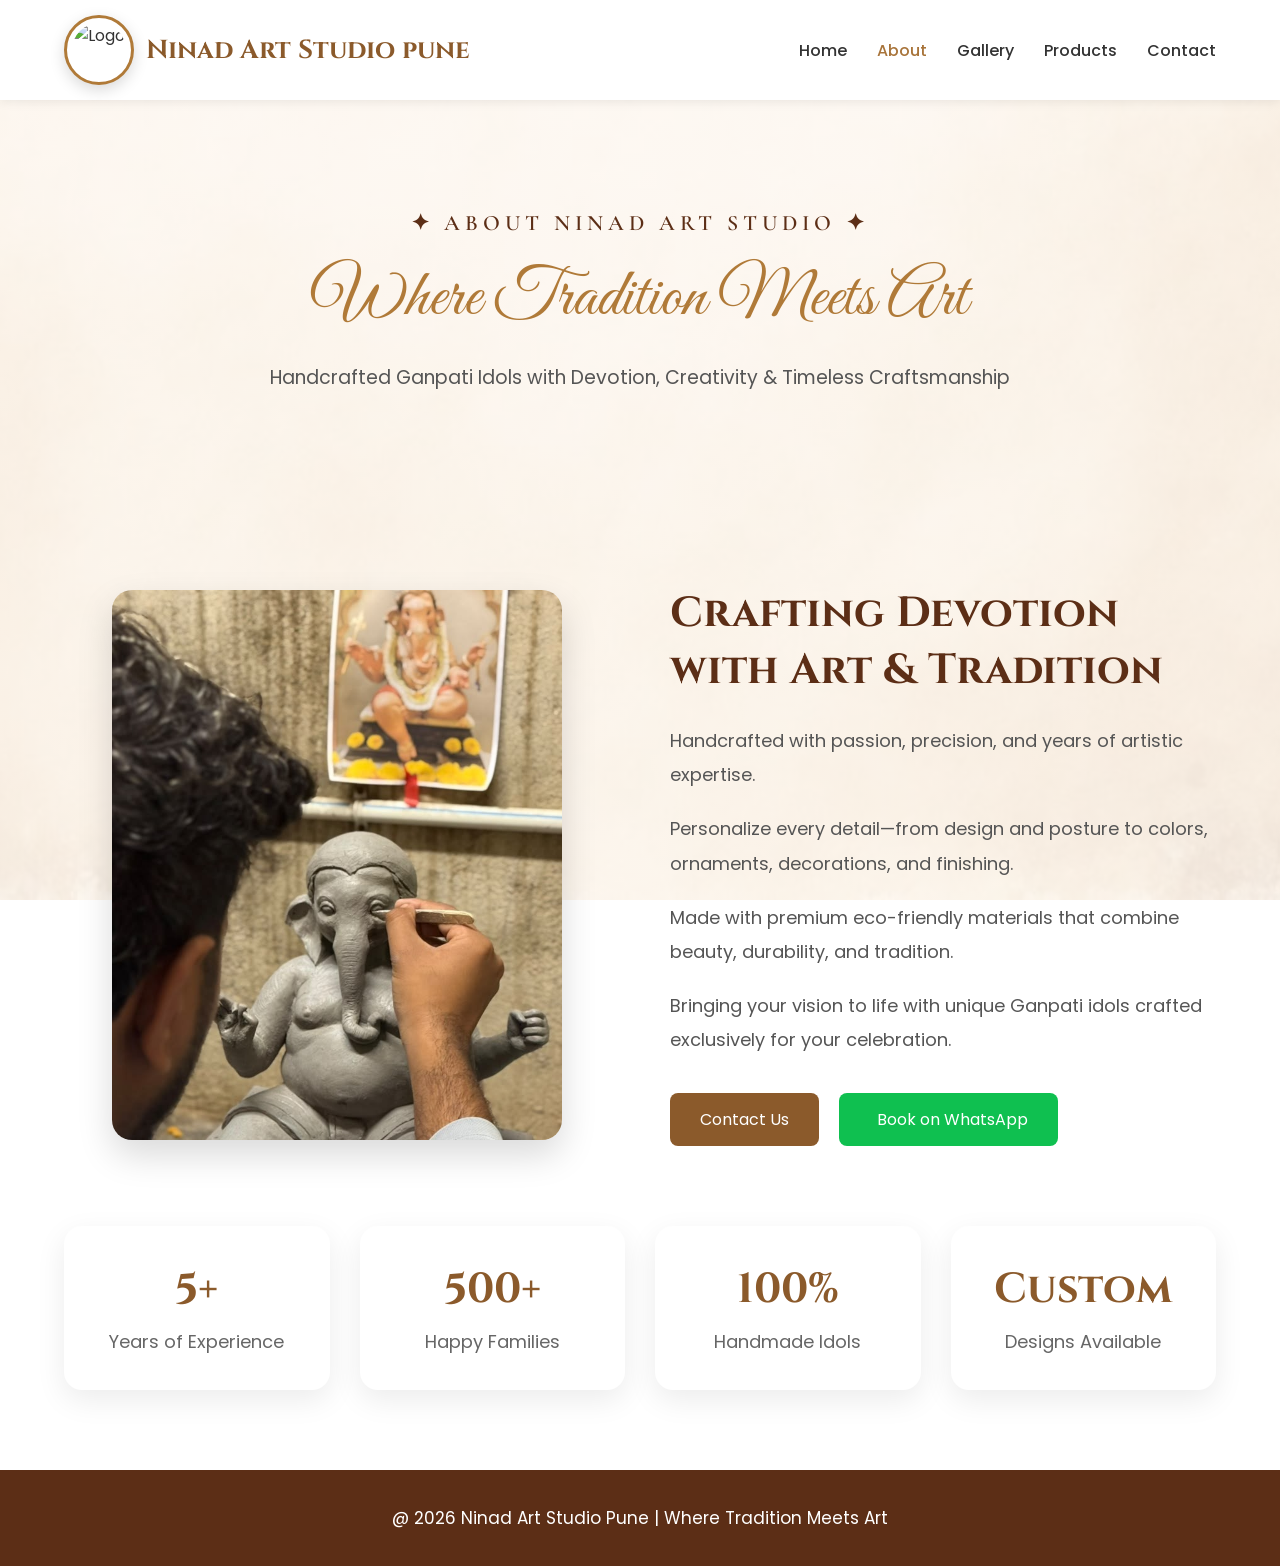
==== about.html @ f3a84b20 "Initial website upload Added complete Ninad Art Studio website." ====
<!DOCTYPE html>
<html lang="en">
<head>
    <meta charset="UTF-8">
    <meta name="viewport" content="width=device-width, initial-scale=1.0">
    <title>About Us | Ninad Art</title>

    <link rel="stylesheet" href="css/about.css">

    <!-- Google Font -->
    <link href="https://fonts.googleapis.com/css2?family=Cinzel:wght@400;500;600;700;800;900&family=Cormorant+Garamond:wght@500;600&family=Great+Vibes&family=Poppins:wght@300;400;500;600&display=swap" rel="stylesheet">
</head>
<body>
    <header>

    <nav class="navbar">

        <div class="logo">

            <img src="images/logo.png" alt="Logo">

            <h2>Ninad Art Studio pune </h2>

        </div>

        <ul class="nav-links">

    <li><a href="index.html">Home</a></li>
    <li><a href="about.html" class="active">About</a></li>
    <li><a href="gallery.html">Gallery</a></li>
    <li><a href="collections.html">Products</a></li>
    <li><a href="contact.html">Contact</a></li>

        </ul>

    </nav>

</header>

<!-- Hero Section -->
<section class="about-hero">

    <div class="overlay">

        <span class="about-tag">
            ✦ ABOUT NINAD ART STUDIO ✦
        </span>

        <h1>
            Where Tradition Meets Art
        </h1>

        <p class="about-subtitle">
            Handcrafted Ganpati Idols with Devotion, Creativity & Timeless Craftsmanship
        </p>

    </div>

</section>

<!-- About Section -->
<section class="about-section">

    <div class="about-image">
        <img src="images/about.jpg" alt="Travel India">
    </div>

    <div class="about-content">

    <h2>Crafting Devotion with Art & Tradition</h2>

    

    <!-- ADD THIS HERE -->
    <div class="about-list">

    <p><i class="fa-solid fa-star"></i> Handcrafted with passion, precision, and years of artistic expertise.</p>

    <p><i class="fa-solid fa-star"></i> Personalize every detail—from design and posture to colors, ornaments, decorations, and finishing.</p>

    <p><i class="fa-solid fa-star"></i> Made with premium eco-friendly materials that combine beauty, durability, and tradition.</p>

    <p><i class="fa-solid fa-star"></i> Bringing your vision to life with unique Ganpati idols crafted exclusively for your celebration.</p>

</div>

    <div class="about-buttons">

    <a href="contact.html" class="btn">
        Contact Us
    </a>

    <a href="https://wa.me/8459404904" class="btn-whatsapp" target="_blank">
        <i class="fab fa-whatsapp"></i> Book on WhatsApp
    </a>

</div>
</div>

</section>

<!-- Statistics -->
<section class="stats">

    <div class="box">
        <h2>5+</h2>
        <p>Years of Experience</p>
    </div>

    <div class="box">
        <h2>500+</h2>
        <p>Happy Families</p>
    </div>

    <div class="box">
        <h2>100%</h2>
        <p>Handmade Idols</p>
    </div>

    <div class="box">
        <h2>Custom</h2>
        <p>Designs Available</p>
    </div>

</section>



<!-- Footer -->
<footer>

<p>@ 2026 Ninad Art Studio Pune | Where Tradition Meets Art</p>

</footer>
<script src="js/script.js"></script>


</body>
</html>
---- css/about.css ----
/* ===========================
        RESET
=========================== */

*{
    margin:0;
    padding:0;
    box-sizing:border-box;
}

body{

    font-family:'Poppins',sans-serif;

    background-image:
    linear-gradient(
    rgba(255,250,245,0.82),
    rgba(255,250,245,0.82)),
    url("../images/hero-bg.jpg");

    background-size:cover;

    background-position:center;

    background-repeat:no-repeat;

    background-attachment:fixed;

    color:#333;

}header{
    width:100%;
    background:#fff;
    position:sticky;
    top:0;
    z-index:1000;
    box-shadow:0 2px 10px rgba(0,0,0,0.08);
}

.navbar{
    width:90%;
    margin:auto;
    display:flex;
    justify-content:space-between;
    align-items:center;
    padding:15px 0;
}

.logo{
    display:flex;
    align-items:center;
    gap:12px;
}

.logo img{

    width:70px;
    height:70px;

    border-radius:50%;

    object-fit:cover;

    background:#ffffff;

    border:3px solid #B07A38;

    padding:5px;

    box-shadow:0 5px 15px rgba(0,0,0,0.15);

}

.logo h2{
    font-family:'Cinzel',serif;
    color:#8B5A2B;
    font-size:26px;
}

.nav-links{
    list-style:none;
    display:flex;
    gap:30px;
}

.nav-links a{
    text-decoration:none;
    color:#333;
    font-weight:500;
    transition:.3s;
}

.nav-links a:hover,
.nav-links .active{
    color:#A8743A;
}


/* ===========================
        HERO
=========================== */

.about-hero{
    min-height:45vh;
    display:flex;
    justify-content:center;
    align-items:center;
    text-align:center;
    padding:80px 10%;
}

.about-tag{
    display:block;
    font-family:'Cormorant Garamond', serif;
    font-size:22px;
    letter-spacing:5px;
    color:#5C2E16;
    text-transform:uppercase;
    margin-bottom:20px;
    font-weight:600;
}

.about-hero h1{
    font-family:'Great Vibes', cursive;
    font-size:68px;
    font-weight:400;
    color:#B07A38;
    margin-bottom:20px;
}

.about-subtitle{
    font-family:'Poppins', sans-serif;
    font-size:19px;
    color:#555;
    max-width:750px;
    margin:auto;
    line-height:1.8;
}
/* ===========================
        ABOUT SECTION
=========================== */

.about-section{

    width:90%;

    margin:80px auto;

    display:flex;

    align-items:center;

    justify-content:space-between;

    gap:60px;

    flex-wrap:wrap;

}

.about-image{

    flex:1;
    display:flex;
    justify-content:center;
    align-items:center;

}

.about-image img{

    width:100%;
    max-width:450px;      /* Reduce image size */
    height:550px;         /* Fixed height */
    object-fit:cover;
    border-radius:20px;
    box-shadow:0 15px 35px rgba(0,0,0,.15);

}

.about-content{

    flex:1;

}

.about-content h2{

    font-family:'Cinzel',serif;

    color:#5C2E16;

    font-size:42px;

    margin-bottom:25px;

}

.about-content p{

    font-size:18px;

    line-height:1.9;

    color:#555;

    margin-bottom:20px;

}

.btn{

    display:inline-block;

    background:#8B5A2B;

    color:#fff;

    text-decoration:none;

    padding:14px 35px;

    border-radius:8px;

    transition:.3s;

}

.btn:hover{

    background:#A8743A;

}

/* ===========================
        STATISTICS
=========================== */

.stats{

    width:90%;

    margin:80px auto;

    display:grid;

    grid-template-columns:repeat(auto-fit,minmax(220px,1fr));

    gap:30px;

}

.stats .box{

    background:#fff;

    text-align:center;

    padding:35px;

    border-radius:18px;

    box-shadow:0 10px 30px rgba(0,0,0,.08);

    transition:.3s;

}

.stats .box:hover{

    transform:translateY(-8px);

}

.stats h2{

    font-family:'Cinzel',serif;

    color:#8B5A2B;

    font-size:42px;

    margin-bottom:10px;

}

.stats p{

    color:#666;

    font-size:18px;

}

/* ===========================
        WHY CHOOSE US
=========================== */

.why-us{

    width:90%;

    margin:90px auto;

    text-align:center;

}

.why-us h2{

    font-family:'Cinzel',serif;

    color:#5C2E16;

    font-size:42px;

    margin-bottom:50px;

}

.cards{

    display:grid;

    grid-template-columns:repeat(auto-fit,minmax(280px,1fr));

    gap:30px;

}

.card{

    background:#fff;

    padding:35px;

    border-radius:18px;

    box-shadow:0 10px 30px rgba(0,0,0,.08);

    transition:.3s;

}

.card:hover{

    transform:translateY(-10px);

}

.card h3{

    color:#8B5A2B;

    margin-bottom:15px;

    font-size:24px;

}

.card p{

    color:#666;

    line-height:1.8;

}

/* ===========================
        FOOTER
=========================== */

footer{

    background:#5C2E16;

    color:#fff;

    text-align:center;

    padding:35px;

    margin-top:80px;

}

footer p{

    font-size:17px;

}

/* ===========================
        RESPONSIVE
=========================== */

@media(max-width:768px){

    .overlay h1{

        font-size:42px;

    }

    .overlay p{

        font-size:32px;

    }

    .about-section{

        flex-direction:column;

    }

    .about-content{

        text-align:center;

    }

}
/* Buttons */

.about-buttons{
    display:flex;
    gap:20px;
    margin-top:35px;
    flex-wrap:wrap;
}

.btn{
    background:#8B5A2B;
    color:#fff;
    text-decoration:none;
    padding:14px 30px;
    border-radius:8px;
    font-family:'Poppins',sans-serif;
    transition:.3s;
}

.btn:hover{
    background:#A8743A;
}

.btn-whatsapp{
    background:#0fc050;
    color:#fff;
    text-decoration:none;
    padding:14px 30px;
    border-radius:8px;
    font-family:'Poppins',sans-serif;
    transition:.3s;
}

.btn-whatsapp:hover{
    background:#1DA851;
}

.btn-whatsapp i{
    margin-right:8px;
}
.cta{

    opacity:0;

    transform:translateY(60px);

    transition:1s ease;

}

.show{

    opacity:1;

    transform:translateY(0);

}
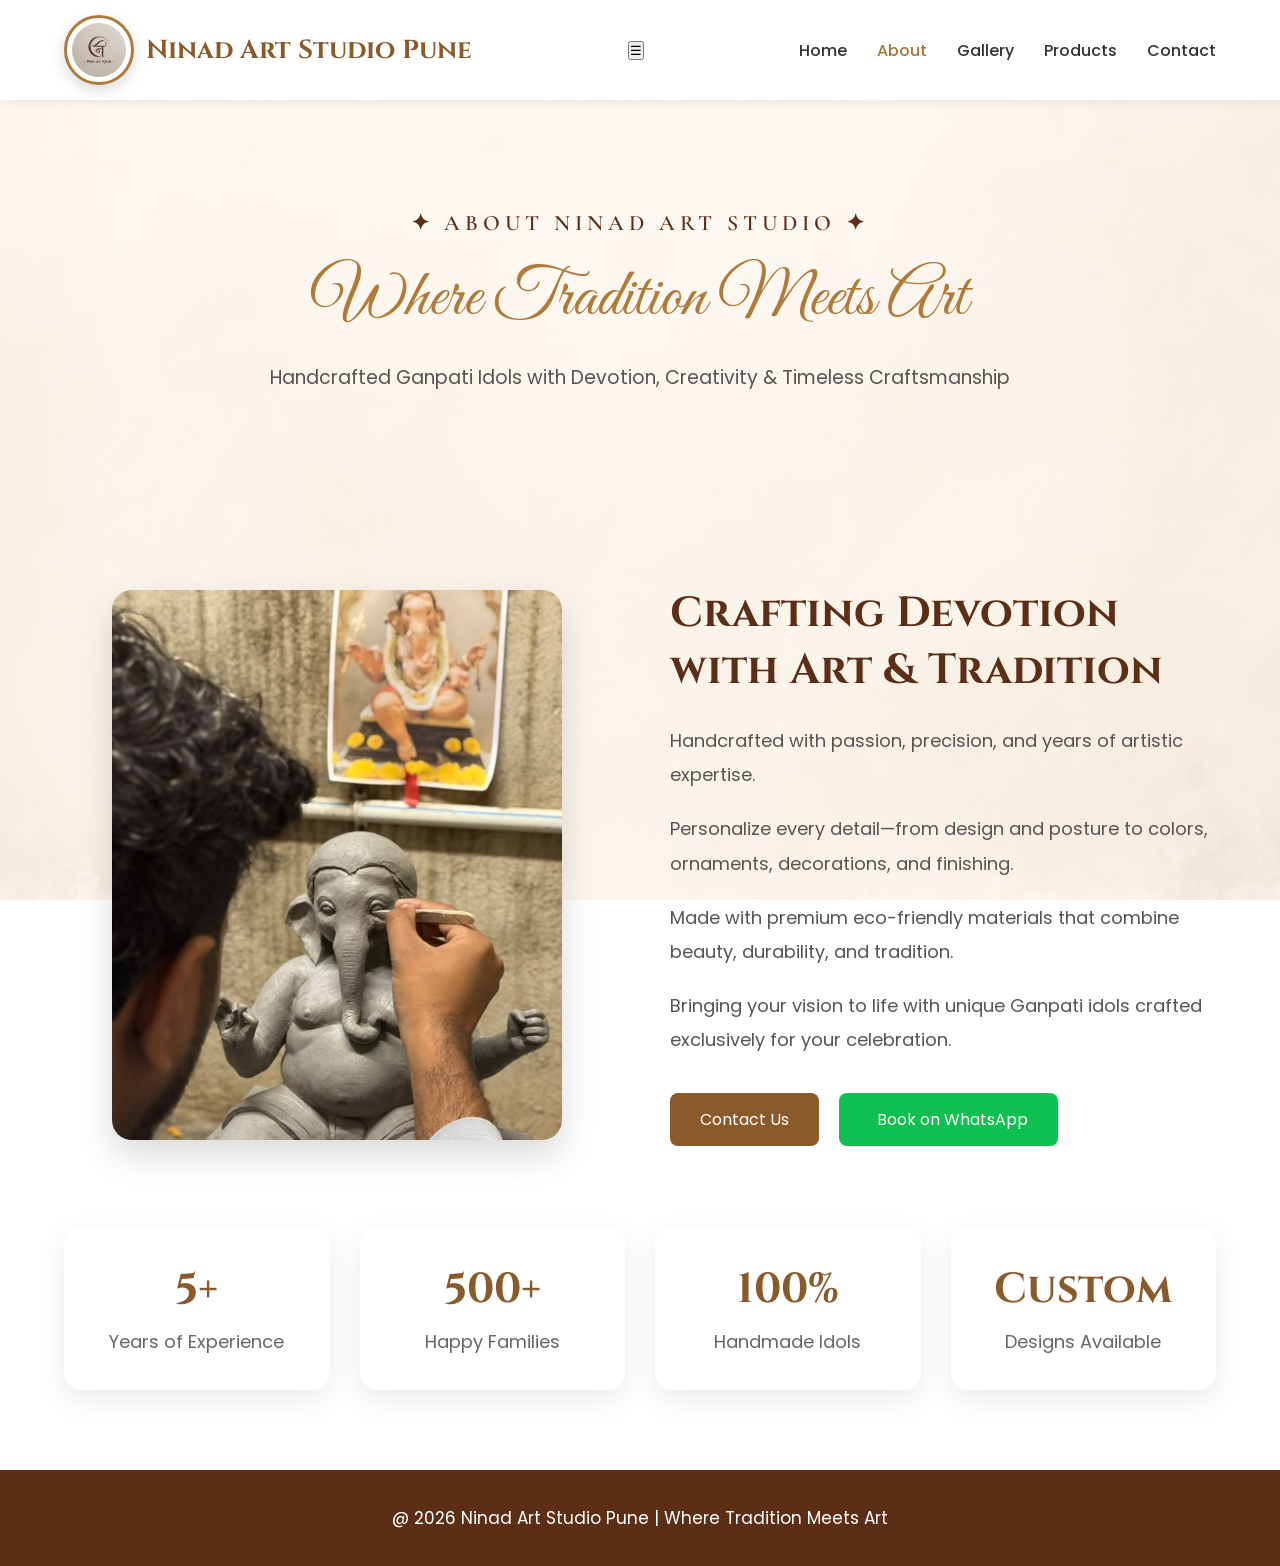
==== commit e5e6ce92: "fix navigation bar" ====
--- a/about.html
+++ b/about.html
@@ -15,28 +15,25 @@
 
     <nav class="navbar">
 
-        <div class="logo">
+    <div class="logo">
+        <img src="images/logo.jpg" alt="Logo">
+        <h2>Ninad Art Studio Pune</h2>
+    </div>
 
-            <img src="images/logo.png" alt="Logo">
+    <!-- Hamburger button -->
+    <button class="menu-toggle" onclick="toggleMenu()">☰</button>
 
-            <h2>Ninad Art Studio pune </h2>
+    <ul class="nav-links" id="navLinks">
+        <li><a href="index.html">Home</a></li>
+        <li><a href="about.html">About</a></li>
+        <li><a href="gallery.html">Gallery</a></li>
+        <li><a href="collections.html">Products</a></li>
+        <li><a href="contact.html">Contact</a></li>
+    </ul>
 
-        </div>
-
-        <ul class="nav-links">
-
-    <li><a href="index.html">Home</a></li>
-    <li><a href="about.html" class="active">About</a></li>
-    <li><a href="gallery.html">Gallery</a></li>
-    <li><a href="collections.html">Products</a></li>
-    <li><a href="contact.html">Contact</a></li>
-
-        </ul>
-
-    </nav>
+</nav>
 
 </header>
-
 <!-- Hero Section -->
 <section class="about-hero">
 
@@ -62,7 +59,7 @@
 <section class="about-section">
 
     <div class="about-image">
-        <img src="images/about.jpg" alt="Travel India">
+        <img src="images/about.jpg" alt="Logo">
     </div>
 
     <div class="about-content">
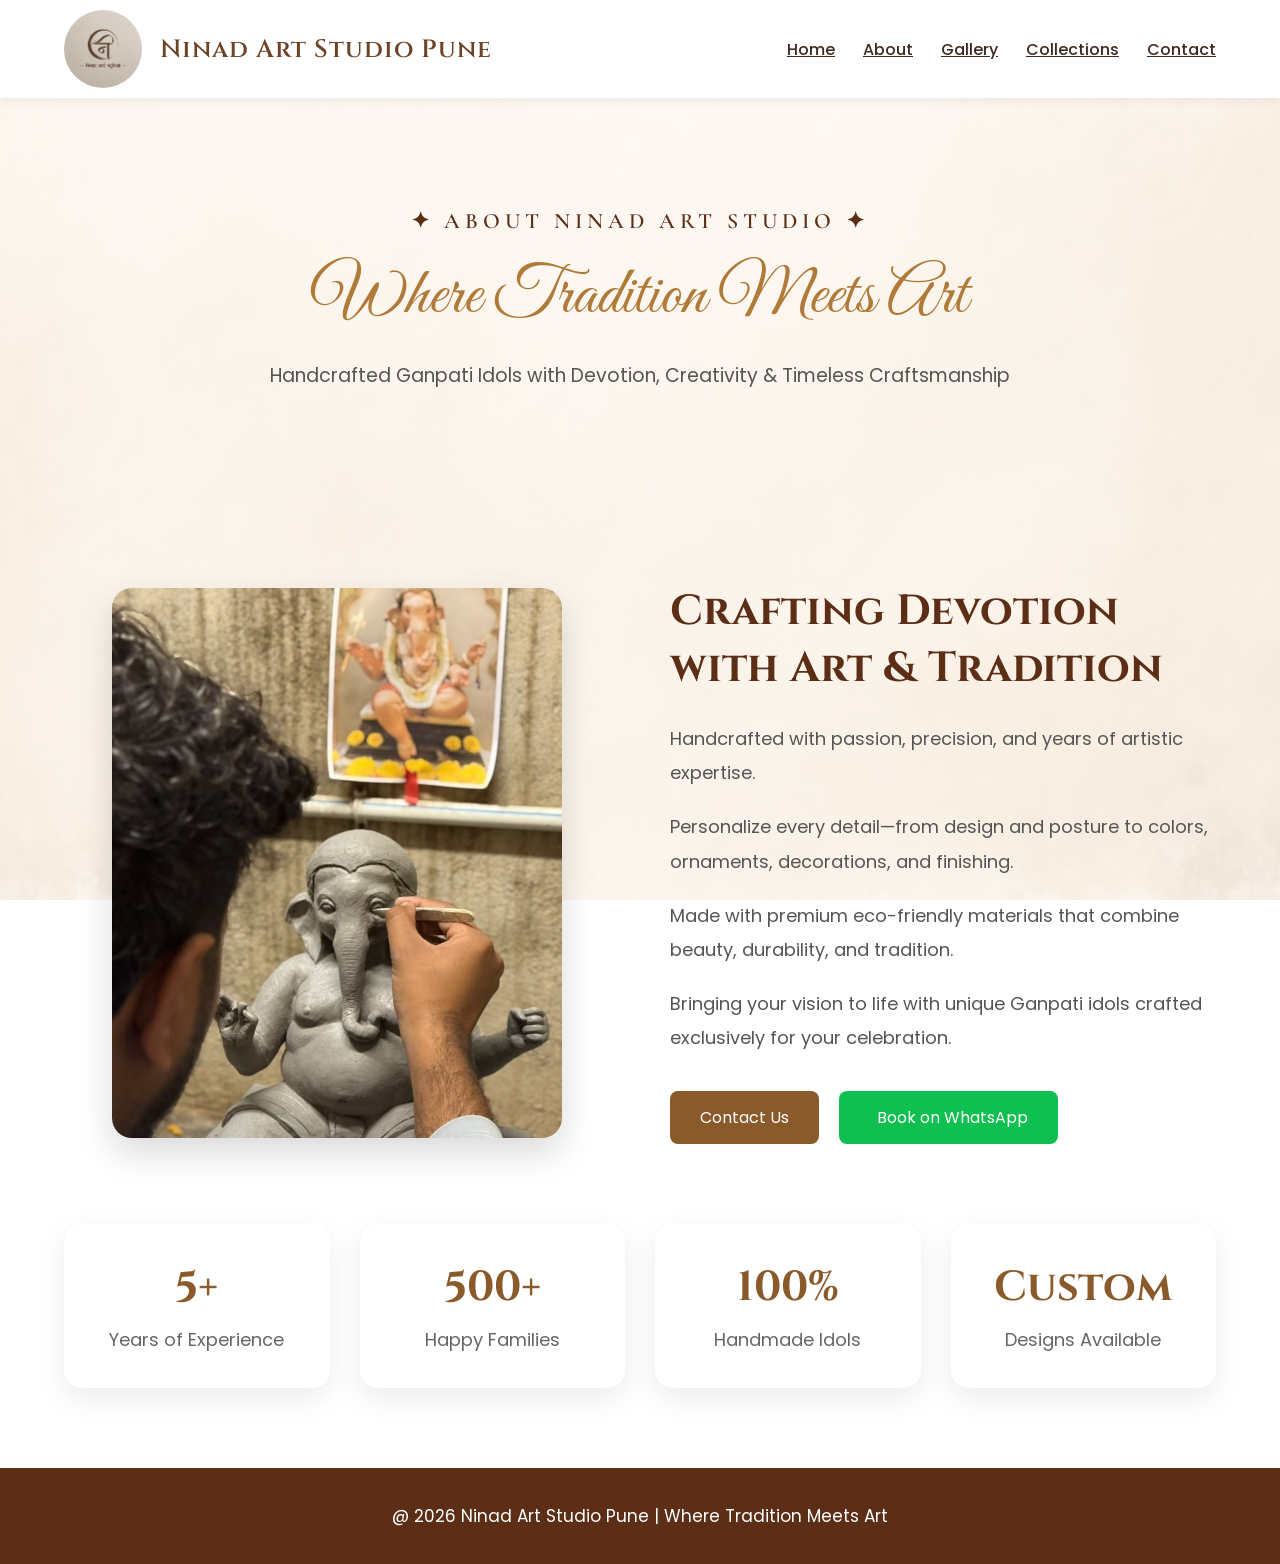
==== commit a0bd2c6b: "update" ====
--- a/about.html
+++ b/about.html
@@ -11,27 +11,27 @@
     <link href="https://fonts.googleapis.com/css2?family=Cinzel:wght@400;500;600;700;800;900&family=Cormorant+Garamond:wght@500;600&family=Great+Vibes&family=Poppins:wght@300;400;500;600&display=swap" rel="stylesheet">
 </head>
 <body>
-    <header>
+   <header>
 
     <nav class="navbar">
 
-    <div class="logo">
-        <img src="images/logo.jpg" alt="Logo">
-        <h2>Ninad Art Studio Pune</h2>
-    </div>
+        <div class="logo">
+            <img src="images/logo.jpg" alt="Logo">
+            <h2>Ninad Art Studio Pune</h2>
+        </div>
 
-    <!-- Hamburger button -->
-    <button class="menu-toggle" onclick="toggleMenu()">☰</button>
+       <button class="menu-toggle" id="menuToggle">☰</button>
+            
 
-    <ul class="nav-links" id="navLinks">
-        <li><a href="index.html">Home</a></li>
-        <li><a href="about.html">About</a></li>
-        <li><a href="gallery.html">Gallery</a></li>
-        <li><a href="collections.html">Products</a></li>
-        <li><a href="contact.html">Contact</a></li>
-    </ul>
+        <ul class="nav-links" id="navLinks">
+            <li><a href="index.html">Home</a></li>
+            <li><a href="about.html" class="active">About</a></li>
+            <li><a href="gallery.html">Gallery</a></li>
+            <li><a href="collections.html">Collections</a></li>
+            <li><a href="contact.html">Contact</a></li>
+        </ul>
 
-</nav>
+    </nav>
 
 </header>
 <!-- Hero Section -->
--- a/css/about.css
+++ b/css/about.css
@@ -28,74 +28,79 @@
 
     color:#333;
 
-}header{
-    width:100%;
-    background:#fff;
-    position:sticky;
-    top:0;
-    z-index:1000;
-    box-shadow:0 2px 10px rgba(0,0,0,0.08);
-}
-
-.navbar{
-    width:90%;
-    margin:auto;
-    display:flex;
-    justify-content:space-between;
-    align-items:center;
-    padding:15px 0;
-}
-
-.logo{
-    display:flex;
-    align-items:center;
-    gap:12px;
-}
-
-.logo img{
-
-    width:70px;
-    height:70px;
-
-    border-radius:50%;
-
-    object-fit:cover;
-
-    background:#ffffff;
-
-    border:3px solid #B07A38;
-
-    padding:5px;
-
-    box-shadow:0 5px 15px rgba(0,0,0,0.15);
-
-}
-
-.logo h2{
-    font-family:'Cinzel',serif;
-    color:#8B5A2B;
-    font-size:26px;
-}
-
-.nav-links{
-    list-style:none;
-    display:flex;
-    gap:30px;
-}
-
-.nav-links a{
-    text-decoration:none;
-    color:#333;
-    font-weight:500;
-    transition:.3s;
-}
-
-.nav-links a:hover,
-.nav-links .active{
-    color:#A8743A;
-}
-
-
+}header {
+    width: 100%;
+    background: #ffffff;
+    position: relative;
+    z-index: 1000;
+}
+
+.navbar {
+    width: 100%;
+    min-height: 90px;
+    padding: 10px 5%;
+    display: flex;
+    align-items: center;
+    justify-content: space-between;
+}
+
+
+/* LOGO */
+
+.logo {
+    display: flex;
+    align-items: center;
+    gap: 18px;
+}
+
+.logo img {
+    width: 78px;
+    height: 78px;
+    object-fit: cover;
+    border-radius: 50%;
+}
+
+.logo h2 {
+    font-family: 'Cinzel', serif;
+    font-size: 25px;
+    font-weight: 600;
+    color: #6d4225;
+    letter-spacing: 1px;
+}
+
+
+/* NAVIGATION */
+
+.nav-links {
+    display: flex;
+    align-items: center;
+    gap: 28px;
+    list-style: none;
+}
+
+.nav-links a {
+    color: #3d2a20;
+    font-size: 16px;
+    font-weight: 500;
+    transition: 0.3s;
+}
+
+.nav-links a:hover {
+    color: #a36b2c;
+}
+
+
+/* HAMBURGER */
+
+.menu-toggle {
+    display: none;
+    background: transparent;
+    border: none;
+    color: #704326;
+    font-size: 30px;
+    line-height: 1;
+    cursor: pointer;
+}
 /* ===========================
         HERO
 =========================== */
@@ -477,4 +482,350 @@
 
     transform:translateY(0);
 
+}
+/* =========================================================
+   MOBILE CSS (320px - 430px ONLY)
+   Desktop remains unchanged
+========================================================= */
+
+/* =====================================================
+   MOBILE CSS (320px - 430px)
+===================================================== */
+
+@media (max-width: 400px) {
+
+    /* =========================
+       BASIC MOBILE SETTINGS
+       ========================= */
+
+    html,
+    body {
+        width: 100%;
+        max-width: 100%;
+        overflow-x: hidden;
+    }
+
+    body {
+        font-size: 10px;
+    }
+
+    img {
+        max-width: 100%;
+    }
+
+
+    /* =========================
+       HEADER
+       ========================= */
+
+    header {
+        width: 100%;
+        position: relative;
+    }
+
+    .navbar {
+        width: 100%;
+        height: 64px;
+        min-height: 64px;
+
+        padding: 7px 12px;
+
+        display: flex;
+        align-items: center;
+        justify-content: space-between;
+    }
+
+    /* LOGO + NAME */
+
+    .logo {
+        display: flex;
+        align-items: center;
+        gap: 8px;
+
+        min-width: 0;
+        flex: 1;
+    }
+
+    .logo img {
+        width: 44px;
+        height: 44px;
+
+        flex-shrink: 0;
+
+        object-fit: cover;
+        border-radius: 50%;
+    }
+
+    .logo h2 {
+        font-family: 'Cinzel', serif;
+
+        font-size: 15px;
+        line-height: 1.2;
+        letter-spacing: 0.2px;
+
+        white-space: nowrap;
+    }
+
+
+    /* =========================
+       MENU BUTTON
+       ========================= */
+
+    .menu-toggle {
+        display: flex;
+
+        width: 36px;
+        height: 36px;
+
+        margin-left: auto;
+
+        align-items: center;
+        justify-content: center;
+
+        padding: 0;
+
+        background: transparent;
+        border: none;
+
+        color: #704326;
+
+        font-size: 24px;
+        line-height: 1;
+
+        cursor: pointer;
+
+        flex-shrink: 0;
+    }
+
+
+    /* =========================
+       MOBILE DROPDOWN MENU
+       ========================= */
+
+    .nav-links {
+        display: none;
+
+        position: absolute;
+
+        top: 60px;
+        right: 10px;
+
+        width: 155px;
+
+        padding: 5px 0;
+
+        flex-direction: column;
+        align-items: stretch;
+
+        gap: 0;
+
+        background: #ffffff;
+
+        border-radius: 9px;
+
+        box-shadow:
+            0 8px 25px rgba(0, 0, 0, 0.15);
+
+        z-index: 9999;
+    }
+
+    .nav-links.active {
+        display: flex;
+    }
+
+    .nav-links li {
+        width: 100%;
+        list-style: none;
+    }
+
+    .nav-links a{
+    display:block;
+    width:100%;
+
+    padding:10px 12px;
+
+    font-size:12px;
+    font-family:'Poppins', sans-serif;
+    font-weight:500;
+
+    color:#3d2a20;
+
+    text-decoration:none;   /* Remove underline */
+
+    transition:0.3s;
+}
+
+    .nav-links a:hover {
+        background: #fff8ef;
+        color: #996329;
+    }
+
+
+
+
+
+
+
+
+
+
+
+
+/* ================= HERO ================= */
+
+.about-hero{
+    min-height:auto;
+    padding:45px 18px;
+    text-align:center;
+    background:#fff8ef;
+}
+
+.about-tag{
+    font-size:11px;
+    letter-spacing:3px;
+    margin-bottom:12px;
+}
+
+.about-hero h1{
+    font-family:'Cinzel',serif;
+    font-size:28px;
+    line-height:1.2;
+    margin-bottom:15px;
+    color:#4c2d20;
+}
+
+.about-subtitle{
+    font-size:14px;
+    line-height:1.7;
+    color:#555;
+}
+
+/* ================= ABOUT ================= */
+
+.about-section{
+    width:100%;
+    padding:40px 18px;
+    display:flex;
+    flex-direction:column;
+    gap:28px;
+}
+
+.about-image{
+    width:100%;
+    display:flex;
+    justify-content:center;
+}
+
+.about-image img{
+    width:100%;
+    max-width:340px;
+    height:420px;
+    object-fit:cover;
+    border-radius:18px;
+}
+
+.about-content{
+    width:100%;
+    text-align:center;
+}
+
+.about-content h2{
+    font-family:'Cinzel',serif;
+    font-size:26px;
+    line-height:1.3;
+    margin-bottom:20px;
+    color:#4c2d20;
+}
+
+.about-list{
+    width:100%;
+}
+
+.about-list p{
+    font-size:14px;
+    line-height:1.8;
+    margin-bottom:14px;
+    color:#555;
+}
+
+.about-list i{
+    color:#996329;
+    margin-right:6px;
+}
+
+/* ================= BUTTONS ================= */
+
+.about-buttons{
+    display:flex;
+    justify-content:center;
+    gap:10px;
+    margin-top:22px;
+}
+
+.btn,
+.btn-whatsapp{
+    width:145px;
+    height:42px;
+    font-size:12px;
+    border-radius:8px;
+    display:flex;
+    justify-content:center;
+    align-items:center;
+}
+
+.btn{
+    background:#996329;
+    color:#fff;
+}
+
+.btn-whatsapp{
+    background:#25D366;
+    color:#fff;
+}
+
+/* ================= STATS ================= */
+
+.stats{
+    width:100%;
+    padding:18px;
+    display:grid;
+    grid-template-columns:1fr;
+    gap:15px;
+}
+
+.stats .box{
+    width:100%;
+    padding:22px;
+    border-radius:14px;
+    text-align:center;
+    background:#fff;
+    box-shadow:0 8px 20px rgba(0,0,0,.08);
+}
+
+.stats .box h2{
+    font-family:'Cinzel',serif;
+    font-size:30px;
+    color:#996329;
+    margin-bottom:8px;
+}
+
+.stats .box p{
+    font-size:14px;
+    color:#666;
+}
+
+/* ================= FOOTER ================= */
+
+footer{
+    padding:35px 18px;
+    text-align:center;
+    background:#3e291e;
+}
+
+footer p{
+    font-size:13px;
+    color:#eadfd4;
+    line-height:1.7;
+}
+
 }
